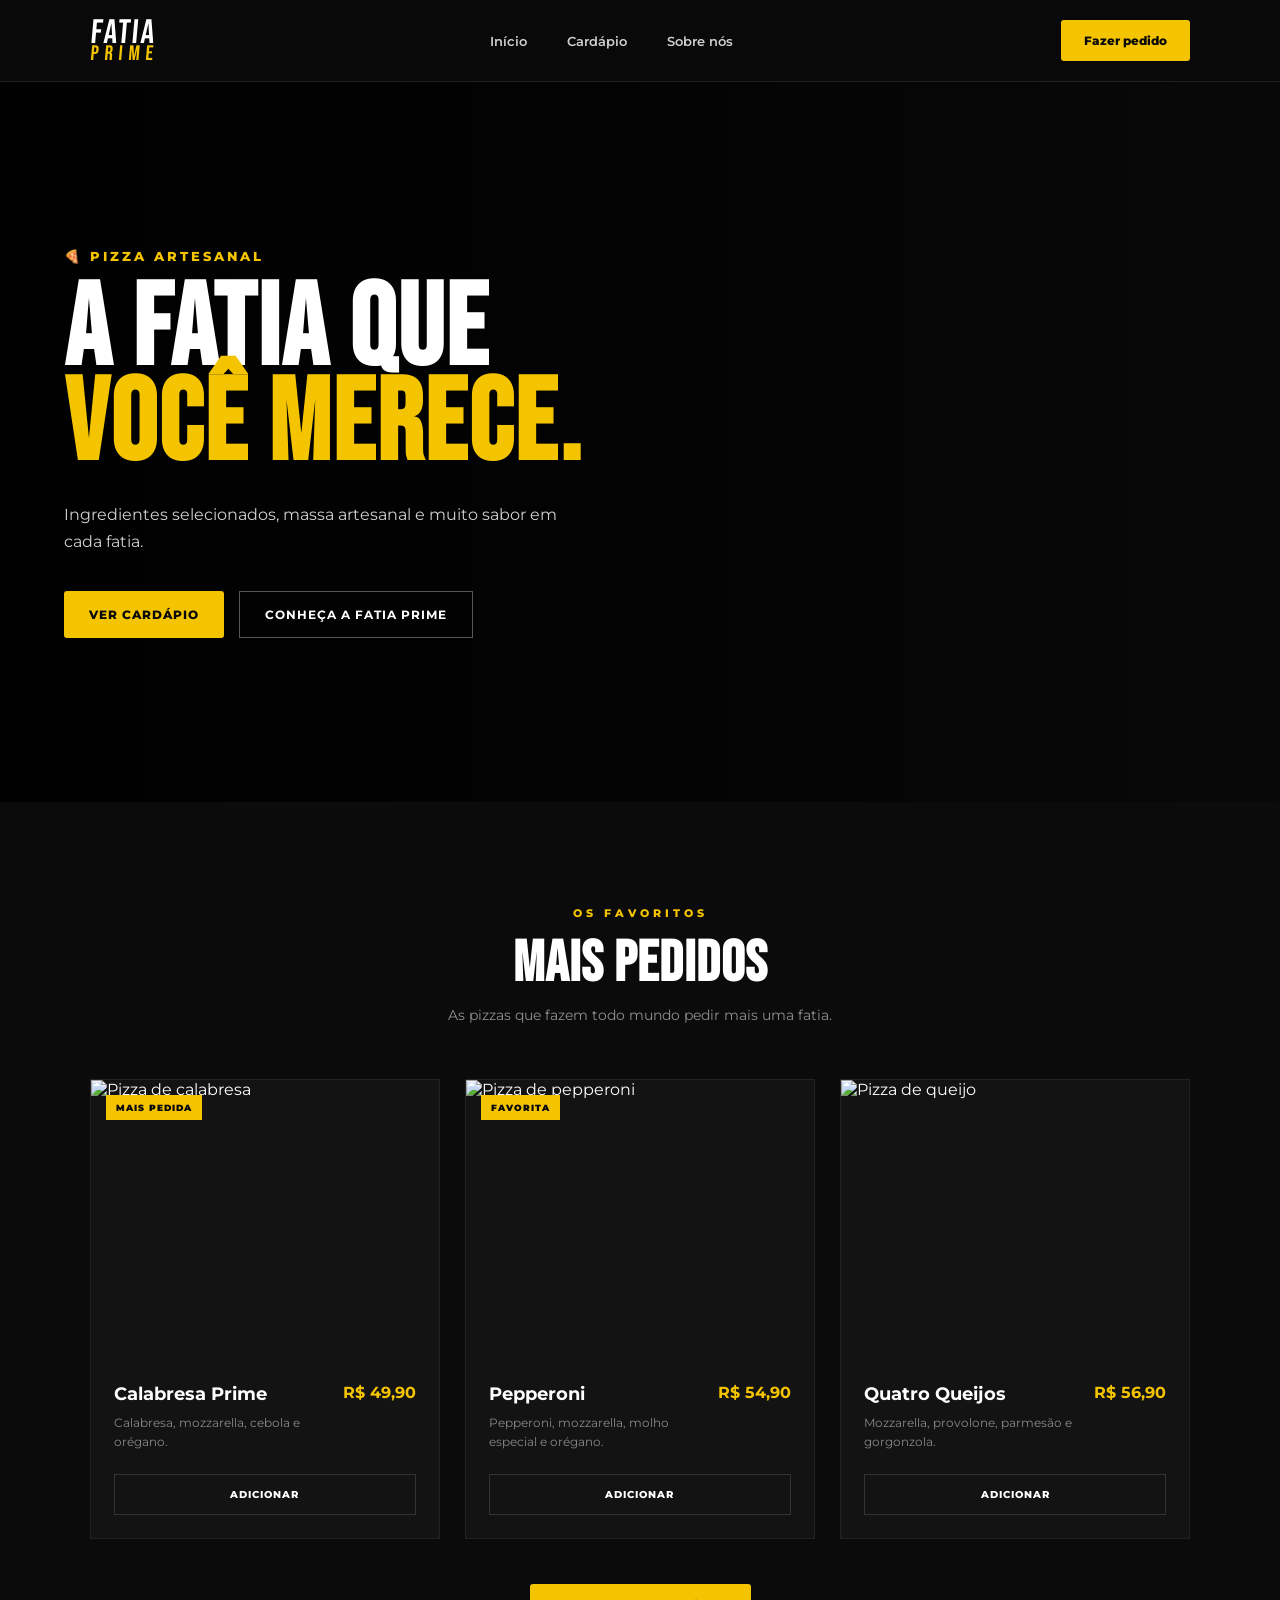
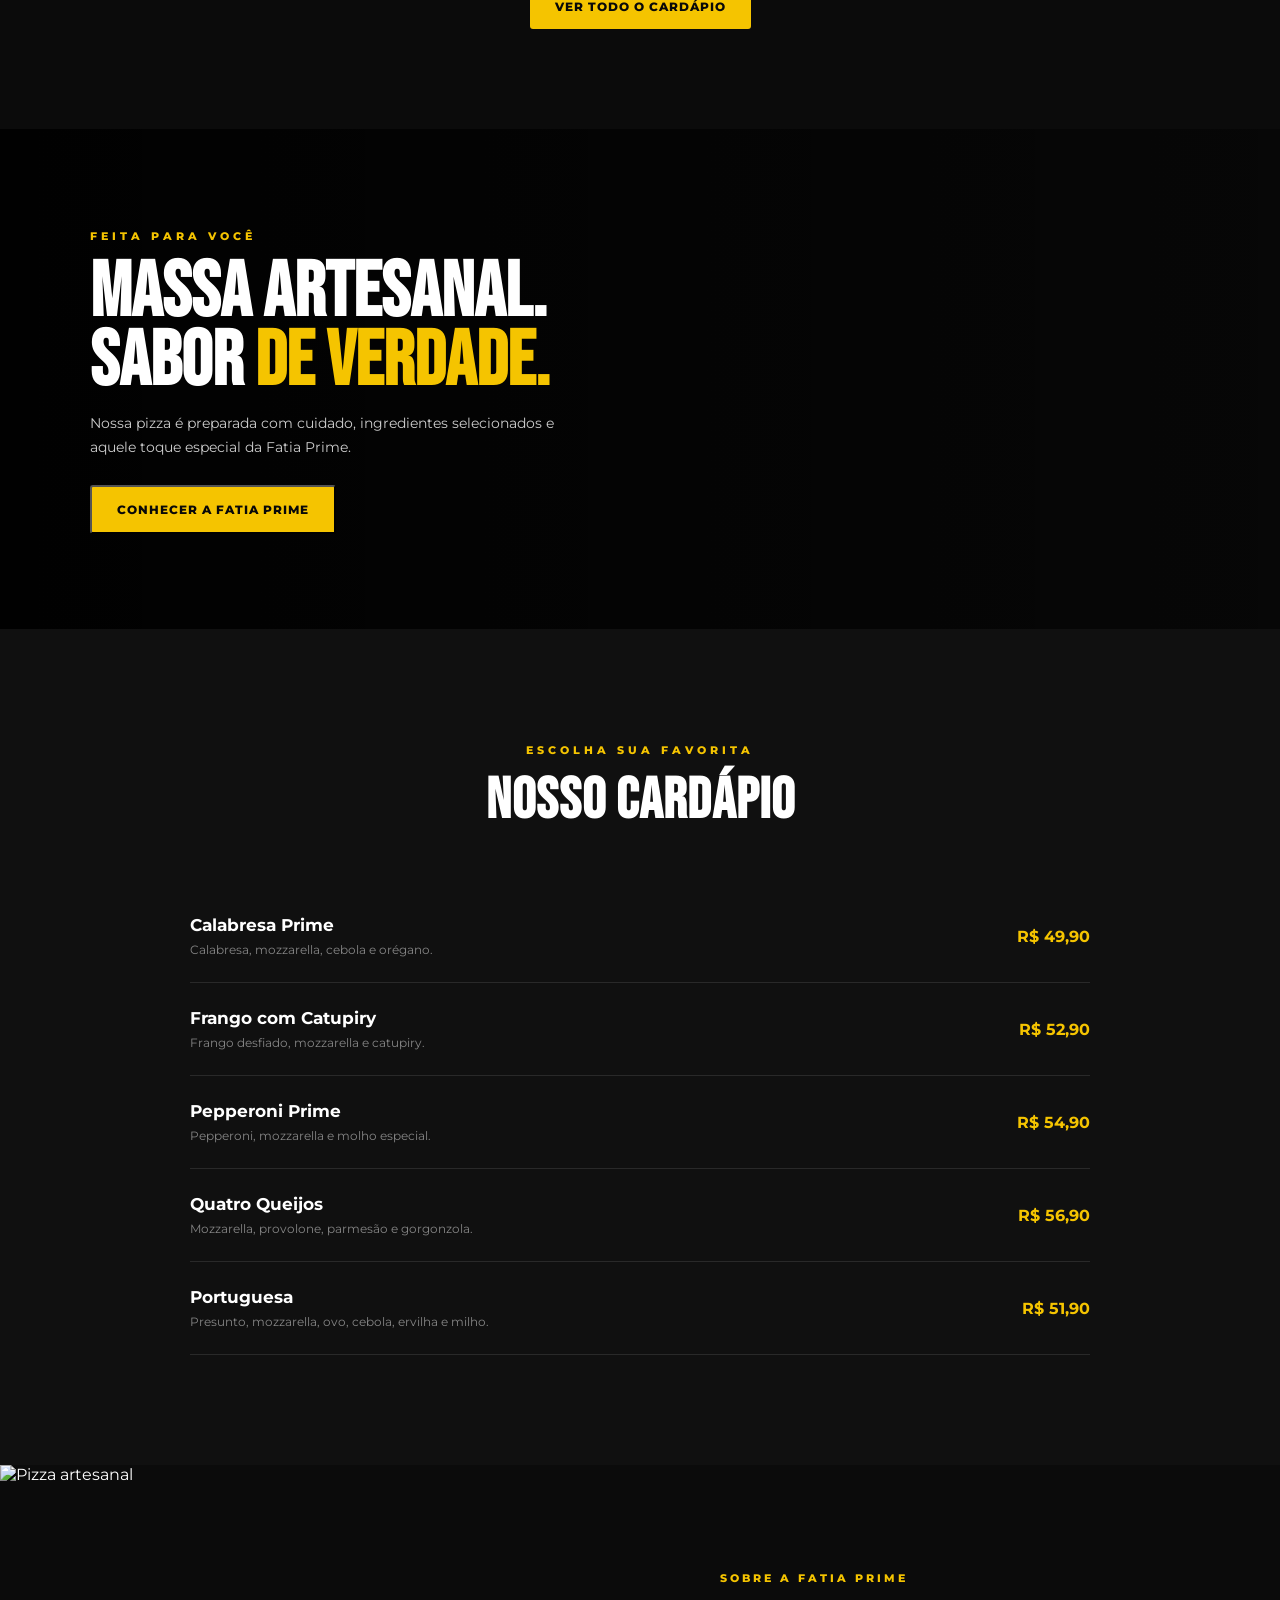
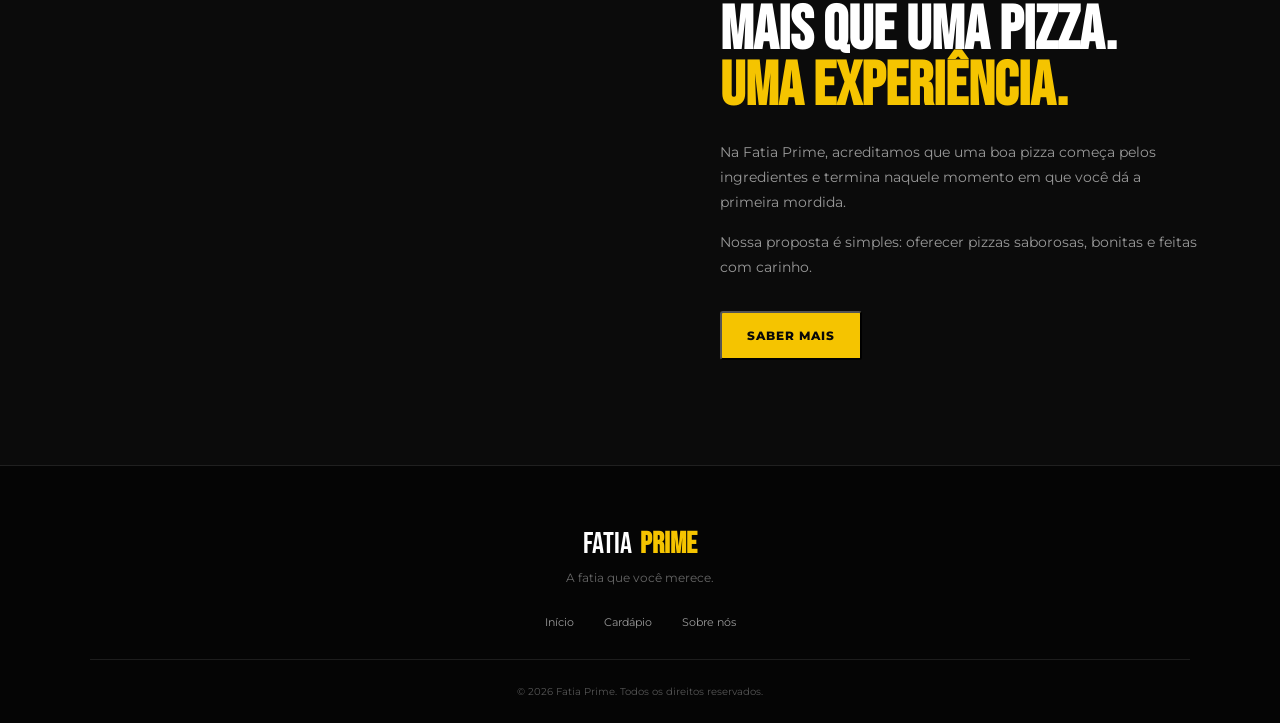
==== index.html @ 57b2194b "chore: inicializa o proejto" ====
<!DOCTYPE html>
<html lang="pt-BR">
<head>
    <meta charset="UTF-8">
    <meta name="viewport" content="width=device-width, initial-scale=1.0">

    <title>Fatia Prime | A melhor pizza da cidade</title>

    <link rel="preconnect" href="https://fonts.googleapis.com">
    <link rel="preconnect" href="https://fonts.gstatic.com" crossorigin>
    <link href="https://fonts.googleapis.com/css2?family=Bebas+Neue&family=Montserrat:wght@400;500;600;700;800&display=swap" rel="stylesheet">

    <link rel="stylesheet" href="style.css">
</head>

<body>

    <!-- HEADER -->
    <header class="header">

        <div class="logo">
            <span class="logo-fatia">FATIA</span>
            <span class="logo-prime">PRIME</span>
        </div>

        <nav>
            <a href="#inicio">Início</a>
            <a href="#cardapio">Cardápio</a>
            <a href="#sobre">Sobre nós</a>
        </nav>

        <button class="btn-pedido">
            Fazer pedido
        </button>

    </header>


    <!-- HERO -->
    <main>

        <section class="hero" id="inicio">

            <div class="hero-overlay"></div>

            <div class="hero-content">

                <span class="hero-tag">
                    🍕 PIZZA ARTESANAL
                </span>

                <h1>
                    A FATIA QUE<br>
                    <span>VOCÊ MERECE.</span>
                </h1>

                <p>
                    Ingredientes selecionados, massa artesanal
                    e muito sabor em cada fatia.
                </p>

                <div class="hero-buttons">

                    <a href="#cardapio" class="btn-primary">
                        VER CARDÁPIO
                    </a>

                    <a href="#sobre" class="btn-secondary">
                        CONHEÇA A FATIA PRIME
                    </a>

                </div>

            </div>

        </section>


        <!-- DESTAQUES -->
        <section class="destaques">

            <div class="section-title">

                <span>OS FAVORITOS</span>

                <h2>
                    MAIS PEDIDOS
                </h2>

                <p>
                    As pizzas que fazem todo mundo pedir mais uma fatia.
                </p>

            </div>


            <div class="pizza-grid">

                <!-- PIZZA 1 -->
                <article class="pizza-card">

                    <div class="pizza-image">
                        <img
                            src="https://images.unsplash.com/photo-1574071318508-1cdbab80d002?auto=format&fit=crop&w=900&q=85"
                            alt="Pizza de calabresa">
                        
                        <span class="badge">
                            MAIS PEDIDA
                        </span>
                    </div>

                    <div class="pizza-info">

                        <div>
                            <h3>Calabresa Prime</h3>

                            <p>
                                Calabresa, mozzarella, cebola
                                e orégano.
                            </p>
                        </div>

                        <strong>
                            R$ 49,90
                        </strong>

                    </div>

                    <button class="btn-card">
                        ADICIONAR
                    </button>

                </article>


                <!-- PIZZA 2 -->
                <article class="pizza-card">

                    <div class="pizza-image">

                        <img
                            src="https://images.unsplash.com/photo-1565299624946-b28f40a0ae38?auto=format&fit=crop&w=900&q=85"
                            alt="Pizza de pepperoni">

                        <span class="badge">
                            FAVORITA
                        </span>

                    </div>

                    <div class="pizza-info">

                        <div>
                            <h3>Pepperoni</h3>

                            <p>
                                Pepperoni, mozzarella,
                                molho especial e orégano.
                            </p>
                        </div>

                        <strong>
                            R$ 54,90
                        </strong>

                    </div>

                    <button class="btn-card">
                        ADICIONAR
                    </button>

                </article>


                <!-- PIZZA 3 -->
                <article class="pizza-card">

                    <div class="pizza-image">

                        <img
                            src="https://images.unsplash.com/photo-1579751626657-72bc17010498?auto=format&fit=crop&w=900&q=85"
                            alt="Pizza de queijo">

                    </div>

                    <div class="pizza-info">

                        <div>
                            <h3>Quatro Queijos</h3>

                            <p>
                                Mozzarella, provolone,
                                parmesão e gorgonzola.
                            </p>
                        </div>

                        <strong>
                            R$ 56,90
                        </strong>

                    </div>

                    <button class="btn-card">
                        ADICIONAR
                    </button>

                </article>


            </div>

            <div class="center-button">

                <a href="#cardapio" class="btn-primary">
                    VER TODO O CARDÁPIO
                </a>

            </div>

        </section>


        <!-- BANNER -->
        <section class="banner">

            <div class="banner-content">

                <span>
                    FEITA PARA VOCÊ
                </span>

                <h2>
                    MASSA ARTESANAL.<br>
                    SABOR <strong>DE VERDADE.</strong>
                </h2>

                <p>
                    Nossa pizza é preparada com cuidado,
                    ingredientes selecionados e aquele toque
                    especial da Fatia Prime.
                </p>

                <button class="btn-primary">
                    CONHECER A FATIA PRIME
                </button>

            </div>

        </section>


        <!-- CARDÁPIO -->
        <section class="cardapio" id="cardapio">

            <div class="section-title">

                <span>ESCOLHA SUA FAVORITA</span>

                <h2>
                    NOSSO CARDÁPIO
                </h2>

            </div>


            <div class="menu-list">

                <div class="menu-item">

                    <div class="menu-text">

                        <h3>Calabresa Prime</h3>

                        <p>
                            Calabresa, mozzarella, cebola e orégano.
                        </p>

                    </div>

                    <strong>
                        R$ 49,90
                    </strong>

                </div>


                <div class="menu-item">

                    <div class="menu-text">

                        <h3>Frango com Catupiry</h3>

                        <p>
                            Frango desfiado, mozzarella e catupiry.
                        </p>

                    </div>

                    <strong>
                        R$ 52,90
                    </strong>

                </div>


                <div class="menu-item">

                    <div class="menu-text">

                        <h3>Pepperoni Prime</h3>

                        <p>
                            Pepperoni, mozzarella e molho especial.
                        </p>

                    </div>

                    <strong>
                        R$ 54,90
                    </strong>

                </div>


                <div class="menu-item">

                    <div class="menu-text">

                        <h3>Quatro Queijos</h3>

                        <p>
                            Mozzarella, provolone, parmesão e gorgonzola.
                        </p>

                    </div>

                    <strong>
                        R$ 56,90
                    </strong>

                </div>


                <div class="menu-item">

                    <div class="menu-text">

                        <h3>Portuguesa</h3>

                        <p>
                            Presunto, mozzarella, ovo, cebola,
                            ervilha e milho.
                        </p>

                    </div>

                    <strong>
                        R$ 51,90
                    </strong>

                </div>

            </div>

        </section>


        <!-- SOBRE -->
        <section class="sobre" id="sobre">

            <div class="sobre-image">

                <img
                    src="https://images.unsplash.com/photo-1579751626657-72bc17010498?auto=format&fit=crop&w=1200&q=85"
                    alt="Pizza artesanal">

            </div>

            <div class="sobre-content">

                <span>
                    SOBRE A FATIA PRIME
                </span>

                <h2>
                    MAIS QUE UMA PIZZA.<br>
                    <strong>UMA EXPERIÊNCIA.</strong>
                </h2>

                <p>
                    Na Fatia Prime, acreditamos que uma boa pizza
                    começa pelos ingredientes e termina naquele
                    momento em que você dá a primeira mordida.
                </p>

                <p>
                    Nossa proposta é simples: oferecer pizzas
                    saborosas, bonitas e feitas com carinho.
                </p>

                <button class="btn-primary">
                    SABER MAIS
                </button>

            </div>

        </section>


    </main>


    <!-- FOOTER -->
    <footer>

        <div class="footer-logo">
            <span>FATIA</span>
            <strong>PRIME</strong>
        </div>

        <p>
            A fatia que você merece.
        </p>

        <div class="footer-links">

            <a href="#inicio">Início</a>
            <a href="#cardapio">Cardápio</a>
            <a href="#sobre">Sobre nós</a>

        </div>

        <div class="copyright">

            © 2026 Fatia Prime. Todos os direitos reservados.

        </div>

    </footer>


    <script src="script.js"></script>

</body>
</html>
---- style.css ----
/* =========================
   RESET
========================= */

* {
    margin: 0;
    padding: 0;
    box-sizing: border-box;
}

html {
    scroll-behavior: smooth;
}

body {
    background: #0b0b0b;
    color: #ffffff;
    font-family: "Montserrat", sans-serif;
}

a {
    text-decoration: none;
    color: inherit;
}

button {
    font-family: inherit;
    cursor: pointer;
}


/* =========================
   HEADER
========================= */

.header {
    width: 100%;
    height: 82px;

    display: flex;
    align-items: center;
    justify-content: space-between;

    padding: 0 7%;

    background: #090909;

    border-bottom: 1px solid #202020;

    position: fixed;
    top: 0;
    left: 0;

    z-index: 1000;
}


/* LOGO */

.logo {
    display: flex;
    flex-direction: column;

    line-height: 0.8;

    transform: skew(-5deg);
}

.logo-fatia {
    font-family: "Bebas Neue", sans-serif;

    font-size: 34px;
    letter-spacing: 2px;

    color: white;
}

.logo-prime {
    font-family: "Bebas Neue", sans-serif;

    font-size: 21px;
    letter-spacing: 6px;

    color: #f5c400;

    margin-left: 2px;
}


/* NAV */

.header nav {
    display: flex;
    gap: 40px;
}

.header nav a {
    color: #cfcfcf;

    font-size: 13px;
    font-weight: 600;

    transition: 0.3s;
}

.header nav a:hover {
    color: #f5c400;
}


/* BUTTON */

.btn-pedido {
    border: none;

    background: #f5c400;
    color: #090909;

    padding: 13px 23px;

    font-weight: 800;
    font-size: 12px;

    border-radius: 3px;

    transition: 0.3s;
}

.btn-pedido:hover {
    background: #ffffff;
    transform: translateY(-2px);
}


/* =========================
   HERO
========================= */

.hero {
    min-height: 720px;

    margin-top: 82px;

    position: relative;

    display: flex;
    align-items: center;

    background-image:
        url("https://images.unsplash.com/photo-1574071318508-1cdbab80d002?auto=format&fit=crop&w=2000&q=90");

    background-size: cover;
    background-position: center;
}

.hero-overlay {
    position: absolute;

    inset: 0;

    background:
        linear-gradient(
            90deg,
            rgba(0, 0, 0, 0.95) 0%,
            rgba(0, 0, 0, 0.75) 42%,
            rgba(0, 0, 0, 0.25) 100%
        );
}

.hero-content {
    position: relative;

    z-index: 2;

    width: 90%;
    max-width: 1200px;

    margin: auto;
}

.hero-tag {
    display: inline-block;

    color: #f5c400;

    font-size: 13px;
    font-weight: 800;

    letter-spacing: 3px;

    margin-bottom: 20px;
}

.hero h1 {
    font-family: "Bebas Neue", sans-serif;

    font-size: clamp(70px, 9vw, 125px);

    line-height: 0.82;

    letter-spacing: 2px;
}

.hero h1 span {
    color: #f5c400;
}

.hero p {
    max-width: 500px;

    margin-top: 28px;

    color: #d0d0d0;

    font-size: 16px;

    line-height: 1.7;
}

.hero-buttons {
    display: flex;
    gap: 15px;

    margin-top: 35px;
}


/* =========================
   BUTTONS
========================= */

.btn-primary {
    display: inline-flex;

    align-items: center;
    justify-content: center;

    padding: 15px 25px;

    background: #f5c400;
    color: #090909;

    font-size: 12px;
    font-weight: 800;

    letter-spacing: 1px;

    border-radius: 3px;

    transition: 0.3s;
}

.btn-primary:hover {
    background: #ffffff;

    transform: translateY(-3px);
}

.btn-secondary {
    display: inline-flex;

    align-items: center;
    justify-content: center;

    padding: 15px 25px;

    border: 1px solid #ffffff55;

    color: #ffffff;

    font-size: 12px;
    font-weight: 700;

    letter-spacing: 1px;

    transition: 0.3s;
}

.btn-secondary:hover {
    border-color: #f5c400;

    color: #f5c400;
}


/* =========================
   SECTION TITLE
========================= */

.section-title {
    text-align: center;

    margin-bottom: 55px;
}

.section-title span {
    color: #f5c400;

    font-size: 11px;
    font-weight: 800;

    letter-spacing: 4px;
}

.section-title h2 {
    font-family: "Bebas Neue", sans-serif;

    font-size: 58px;

    letter-spacing: 1px;

    margin-top: 8px;
}

.section-title p {
    color: #8f8f8f;

    font-size: 14px;

    margin-top: 8px;
}


/* =========================
   DESTAQUES
========================= */

.destaques {
    padding: 100px 7%;

    background: #0b0b0b;
}

.pizza-grid {
    display: grid;

    grid-template-columns:
        repeat(3, 1fr);

    gap: 25px;

    max-width: 1250px;

    margin: auto;
}


/* PIZZA CARD */

.pizza-card {
    background: #131313;

    border: 1px solid #222;

    overflow: hidden;

    transition: 0.4s;
}

.pizza-card:hover {
    transform: translateY(-8px);

    border-color: #f5c400;
}


/* IMAGE */

.pizza-image {
    height: 280px;

    position: relative;

    overflow: hidden;
}

.pizza-image img {
    width: 100%;
    height: 100%;

    object-fit: cover;

    transition: 0.5s;
}

.pizza-card:hover .pizza-image img {
    transform: scale(1.08);
}


/* BADGE */

.badge {
    position: absolute;

    top: 15px;
    left: 15px;

    background: #f5c400;
    color: #090909;

    padding: 7px 10px;

    font-size: 9px;

    font-weight: 900;

    letter-spacing: 1px;
}


/* PIZZA INFO */

.pizza-info {
    padding: 23px;

    display: flex;

    justify-content: space-between;

    gap: 15px;
}

.pizza-info h3 {
    font-size: 18px;

    margin-bottom: 8px;
}

.pizza-info p {
    color: #888;

    font-size: 12px;

    line-height: 1.6;

    max-width: 220px;
}

.pizza-info strong {
    color: #f5c400;

    font-size: 16px;

    white-space: nowrap;
}


/* CARD BUTTON */

.btn-card {
    width: calc(100% - 46px);

    margin: 0 23px 23px;

    padding: 13px;

    border: 1px solid #333;

    background: transparent;

    color: white;

    font-size: 10px;

    font-weight: 800;

    letter-spacing: 1px;

    transition: 0.3s;
}

.btn-card:hover {
    background: #f5c400;

    color: #090909;

    border-color: #f5c400;
}


/* CENTER BUTTON */

.center-button {
    text-align: center;

    margin-top: 45px;
}


/* =========================
   BANNER
========================= */

.banner {
    min-height: 500px;

    display: flex;

    align-items: center;

    position: relative;

    background-image:
        linear-gradient(
            90deg,
            rgba(0,0,0,0.92),
            rgba(0,0,0,0.4)
        ),
        url("https://images.unsplash.com/photo-1565299624946-b28f40a0ae38?auto=format&fit=crop&w=2000&q=90");

    background-size: cover;
    background-position: center;
}

.banner-content {
    width: 86%;

    max-width: 1200px;

    margin: auto;
}

.banner-content > span {
    color: #f5c400;

    font-size: 11px;

    font-weight: 800;

    letter-spacing: 4px;
}

.banner h2 {
    font-family: "Bebas Neue", sans-serif;

    font-size: clamp(50px, 6vw, 80px);

    line-height: 0.9;

    margin: 15px 0;
}

.banner h2 strong {
    color: #f5c400;
}

.banner p {
    color: #ccc;

    max-width: 500px;

    font-size: 14px;

    line-height: 1.7;

    margin-bottom: 25px;
}


/* =========================
   CARDÁPIO
========================= */

.cardapio {
    padding: 110px 7%;

    background: #101010;
}

.menu-list {
    max-width: 900px;

    margin: auto;
}

.menu-item {
    display: flex;

    align-items: center;

    justify-content: space-between;

    gap: 20px;

    padding: 25px 0;

    border-bottom: 1px solid #292929;
}

.menu-text h3 {
    font-size: 17px;

    margin-bottom: 7px;
}

.menu-text p {
    color: #858585;

    font-size: 12px;
}

.menu-item strong {
    color: #f5c400;

    white-space: nowrap;
}


/* =========================
   SOBRE
========================= */

.sobre {
    display: grid;

    grid-template-columns: 1fr 1fr;

    min-height: 600px;

    background: #0b0b0b;
}

.sobre-image {
    overflow: hidden;
}

.sobre-image img {
    width: 100%;
    height: 100%;

    object-fit: cover;
}

.sobre-content {
    display: flex;

    flex-direction: column;

    justify-content: center;

    padding: 80px;
}

.sobre-content > span {
    color: #f5c400;

    font-size: 11px;

    font-weight: 800;

    letter-spacing: 3px;
}

.sobre-content h2 {
    font-family: "Bebas Neue", sans-serif;

    font-size: 62px;

    line-height: 0.9;

    margin: 18px 0 25px;
}

.sobre-content h2 strong {
    color: #f5c400;
}

.sobre-content p {
    color: #999;

    max-width: 500px;

    font-size: 14px;

    line-height: 1.8;

    margin-bottom: 15px;
}

.sobre-content .btn-primary {
    align-self: flex-start;

    margin-top: 15px;
}


/* =========================
   FOOTER
========================= */

footer {
    background: #050505;

    padding: 60px 7% 25px;

    text-align: center;

    border-top: 1px solid #202020;
}

.footer-logo {
    display: flex;

    justify-content: center;

    align-items: center;

    gap: 8px;

    font-family: "Bebas Neue", sans-serif;

    font-size: 30px;
}

.footer-logo strong {
    color: #f5c400;
}

footer p {
    color: #666;

    font-size: 12px;

    margin-top: 8px;
}

.footer-links {
    display: flex;

    justify-content: center;

    gap: 30px;

    margin: 30px 0;
}

.footer-links a {
    color: #999;

    font-size: 11px;

    transition: 0.3s;
}

.footer-links a:hover {
    color: #f5c400;
}

.copyright {
    padding-top: 25px;

    border-top: 1px solid #1d1d1d;

    color: #555;

    font-size: 10px;
}


/* =========================
   RESPONSIVO
========================= */

@media (max-width: 900px) {

    .header {
        padding: 0 5%;
    }

    .header nav {
        display: none;
    }

    .pizza-grid {
        grid-template-columns: 1fr 1fr;
    }

    .sobre {
        grid-template-columns: 1fr;
    }

    .sobre-image {
        height: 400px;
    }

    .sobre-content {
        padding: 60px 8%;
    }

}


@media (max-width: 600px) {

    .header {
        height: 70px;
    }

    .logo-fatia {
        font-size: 27px;
    }

    .logo-prime {
        font-size: 17px;
    }

    .btn-pedido {
        padding: 10px 13px;

        font-size: 10px;
    }

    .hero {
        margin-top: 70px;

        min-height: 650px;
    }

    .hero-content {
        width: 86%;
    }

    .hero h1 {
        font-size: 75px;
    }

    .hero-buttons {
        flex-direction: column;

        align-items: flex-start;
    }

    .destaques {
        padding: 80px 5%;
    }

    .section-title h2 {
        font-size: 48px;
    }

    .pizza-grid {
        grid-template-columns: 1fr;
    }

    .pizza-image {
        height: 300px;
    }

    .banner {
        min-height: 550px;
    }

    .banner-content {
        width: 86%;
    }

    .banner h2 {
        font-size: 58px;
    }

    .cardapio {
        padding: 80px 7%;
    }

    .menu-item {
        align-items: flex-start;
    }

    .sobre-content {
        padding: 60px 7%;
    }

    .sobre-content h2 {
        font-size: 52px;
    }

}
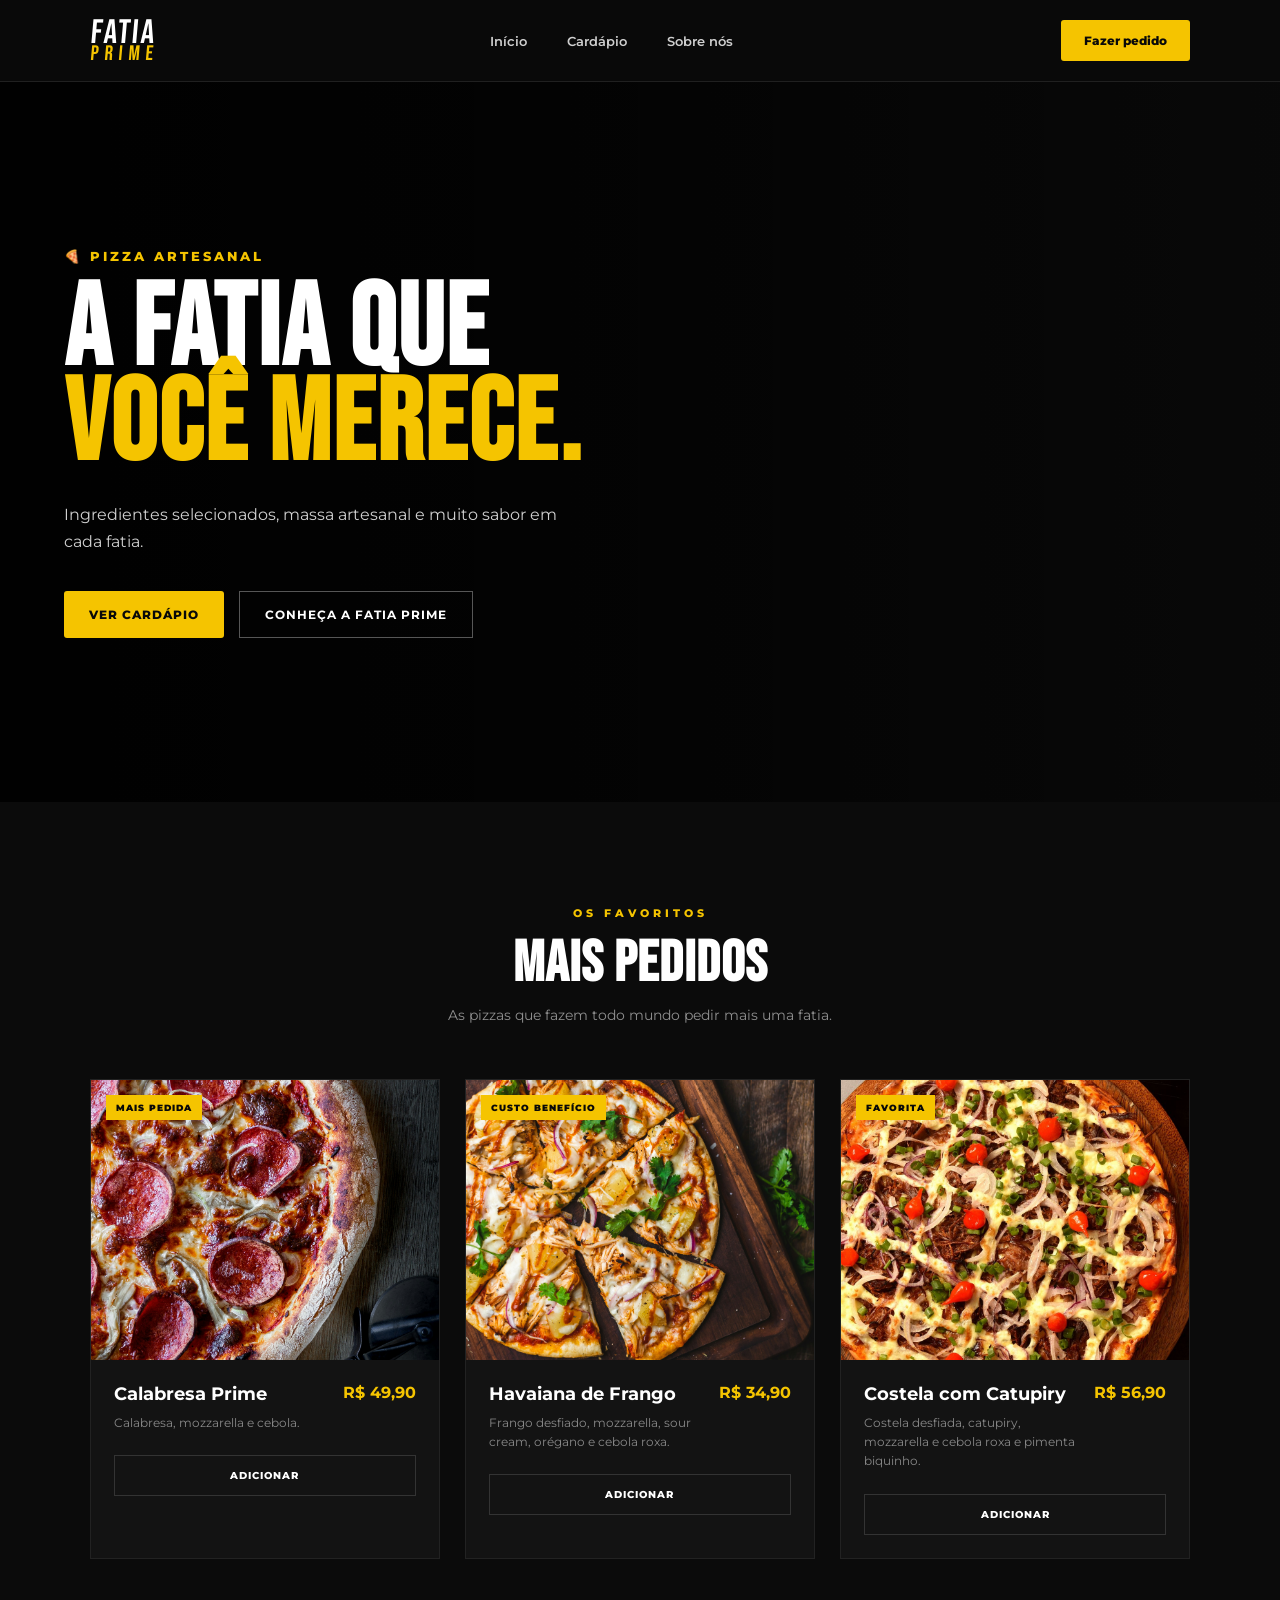
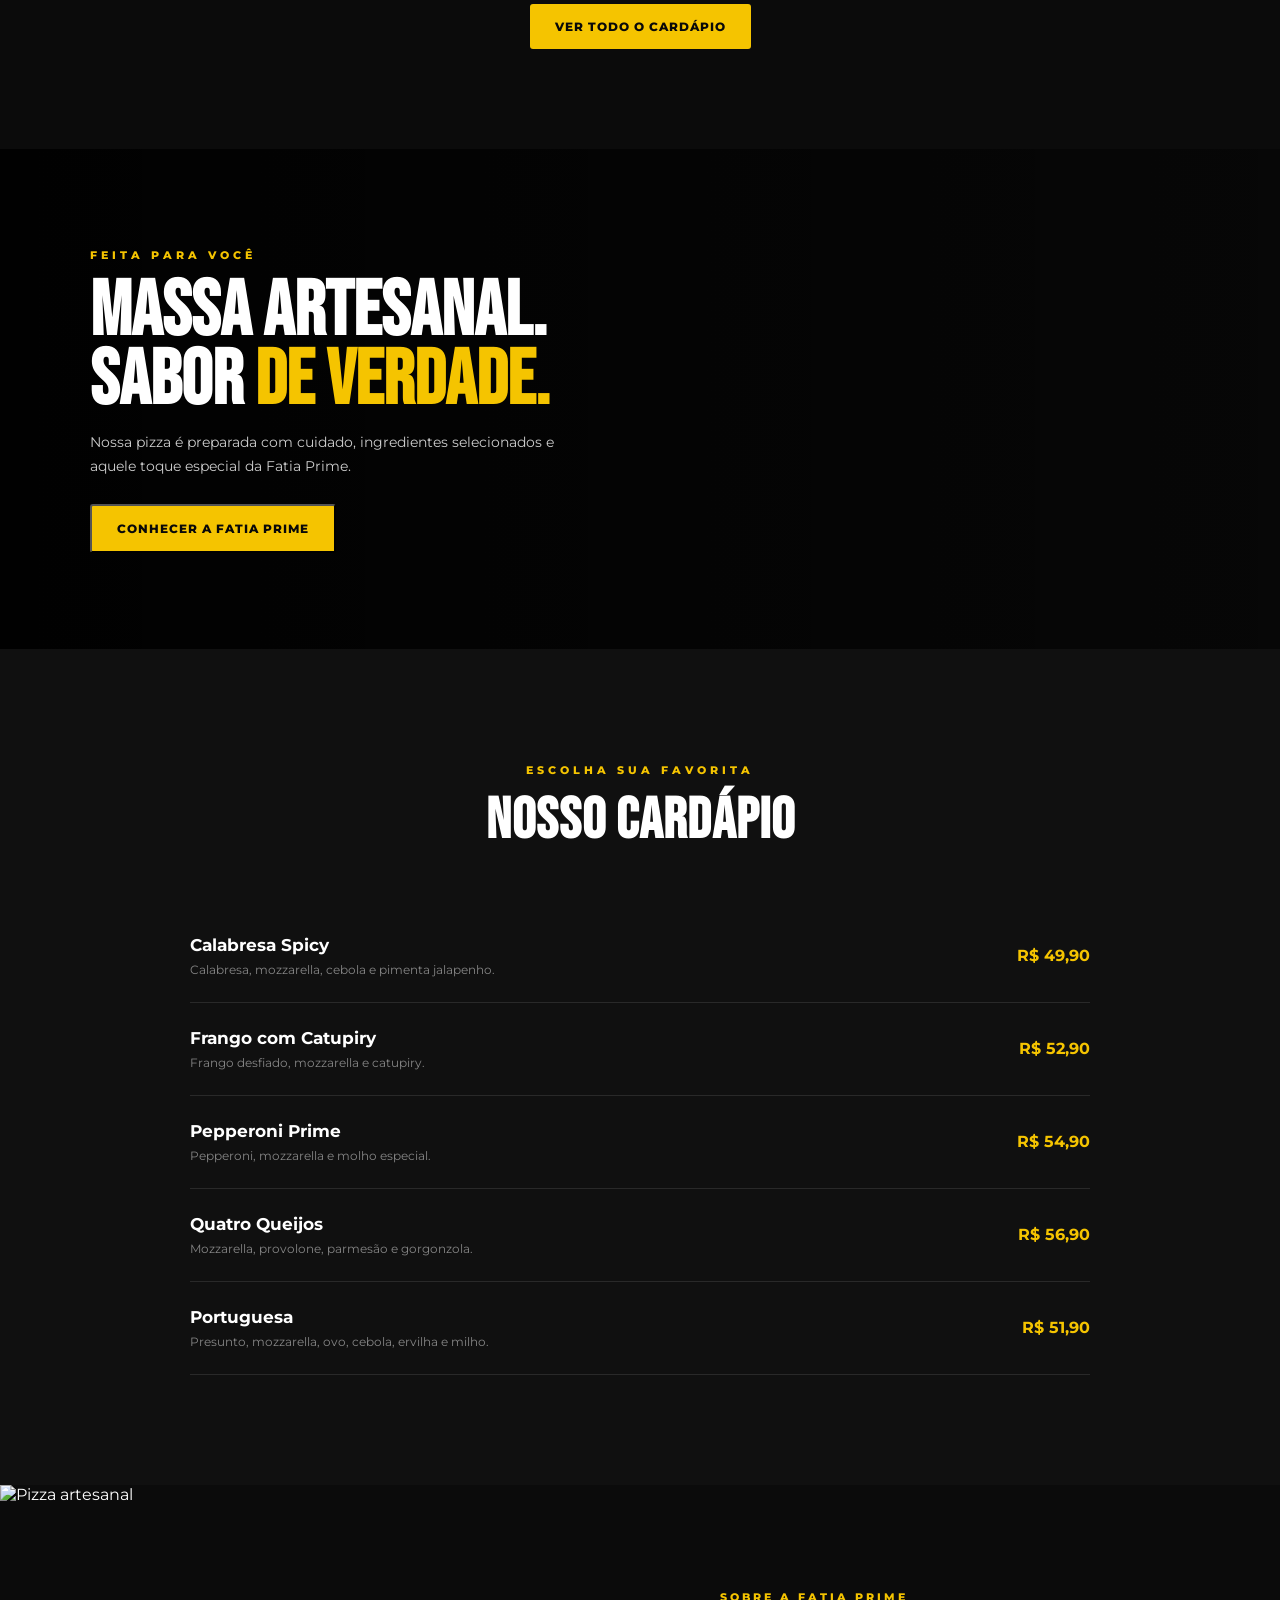
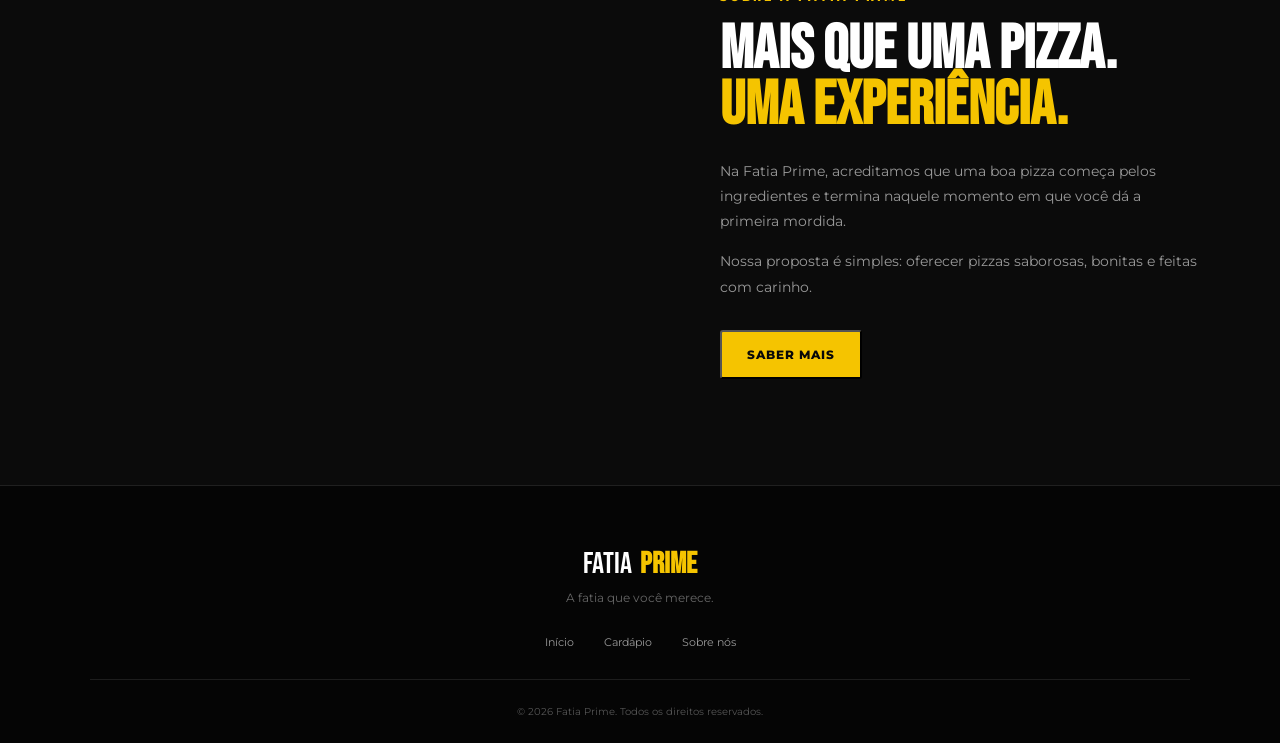
==== commit 5327929e: "fix: corrige descriçao de sabores e endereços de imagens" ====
--- a/index.html
+++ b/index.html
@@ -101,8 +101,8 @@
 
                     <div class="pizza-image">
                         <img
-                            src="https://images.unsplash.com/photo-1574071318508-1cdbab80d002?auto=format&fit=crop&w=900&q=85"
-                            alt="Pizza de calabresa">
+                            src="assets/calabresa prime.jpg"
+                            alt="Pizza Calabresa Prime">
                         
                         <span class="badge">
                             MAIS PEDIDA
@@ -115,8 +115,7 @@
                             <h3>Calabresa Prime</h3>
 
                             <p>
-                                Calabresa, mozzarella, cebola
-                                e orégano.
+                                Calabresa, mozzarella e cebola.
                             </p>
                         </div>
 
@@ -139,11 +138,11 @@
                     <div class="pizza-image">
 
                         <img
-                            src="https://images.unsplash.com/photo-1565299624946-b28f40a0ae38?auto=format&fit=crop&w=900&q=85"
-                            alt="Pizza de pepperoni">
+                            src="assets/havaiana.jpg"
+                            alt="Pizza Havaiana de Frango">
 
                         <span class="badge">
-                            FAVORITA
+                            CUSTO BENEFÍCIO
                         </span>
 
                     </div>
@@ -151,16 +150,16 @@
                     <div class="pizza-info">
 
                         <div>
-                            <h3>Pepperoni</h3>
+                            <h3>Havaiana de Frango</h3>
 
                             <p>
-                                Pepperoni, mozzarella,
-                                molho especial e orégano.
+                                Frango desfiado, mozzarella,
+                                sour cream, orégano e cebola roxa.
                             </p>
                         </div>
 
                         <strong>
-                            R$ 54,90
+                            R$ 34,90
                         </strong>
 
                     </div>
@@ -178,19 +177,23 @@
                     <div class="pizza-image">
 
                         <img
-                            src="https://images.unsplash.com/photo-1579751626657-72bc17010498?auto=format&fit=crop&w=900&q=85"
-                            alt="Pizza de queijo">
+                            src="assets/costela.jpg"
+                            alt="Pizza Costela com Catupiry">
+
+                         <span class="badge">
+                            FAVORITA
+                        </span>
 
                     </div>
 
                     <div class="pizza-info">
 
                         <div>
-                            <h3>Quatro Queijos</h3>
+                            <h3>Costela com Catupiry</h3>
 
                             <p>
-                                Mozzarella, provolone,
-                                parmesão e gorgonzola.
+                                Costela desfiada, catupiry,
+                                mozzarella e cebola roxa e pimenta biquinho.
                             </p>
                         </div>
 
@@ -269,10 +272,10 @@
 
                     <div class="menu-text">
 
-                        <h3>Calabresa Prime</h3>
+                        <h3>Calabresa Spicy</h3>
 
                         <p>
-                            Calabresa, mozzarella, cebola e orégano.
+                            Calabresa, mozzarella, cebola e pimenta jalapenho.
                         </p>
 
                     </div>
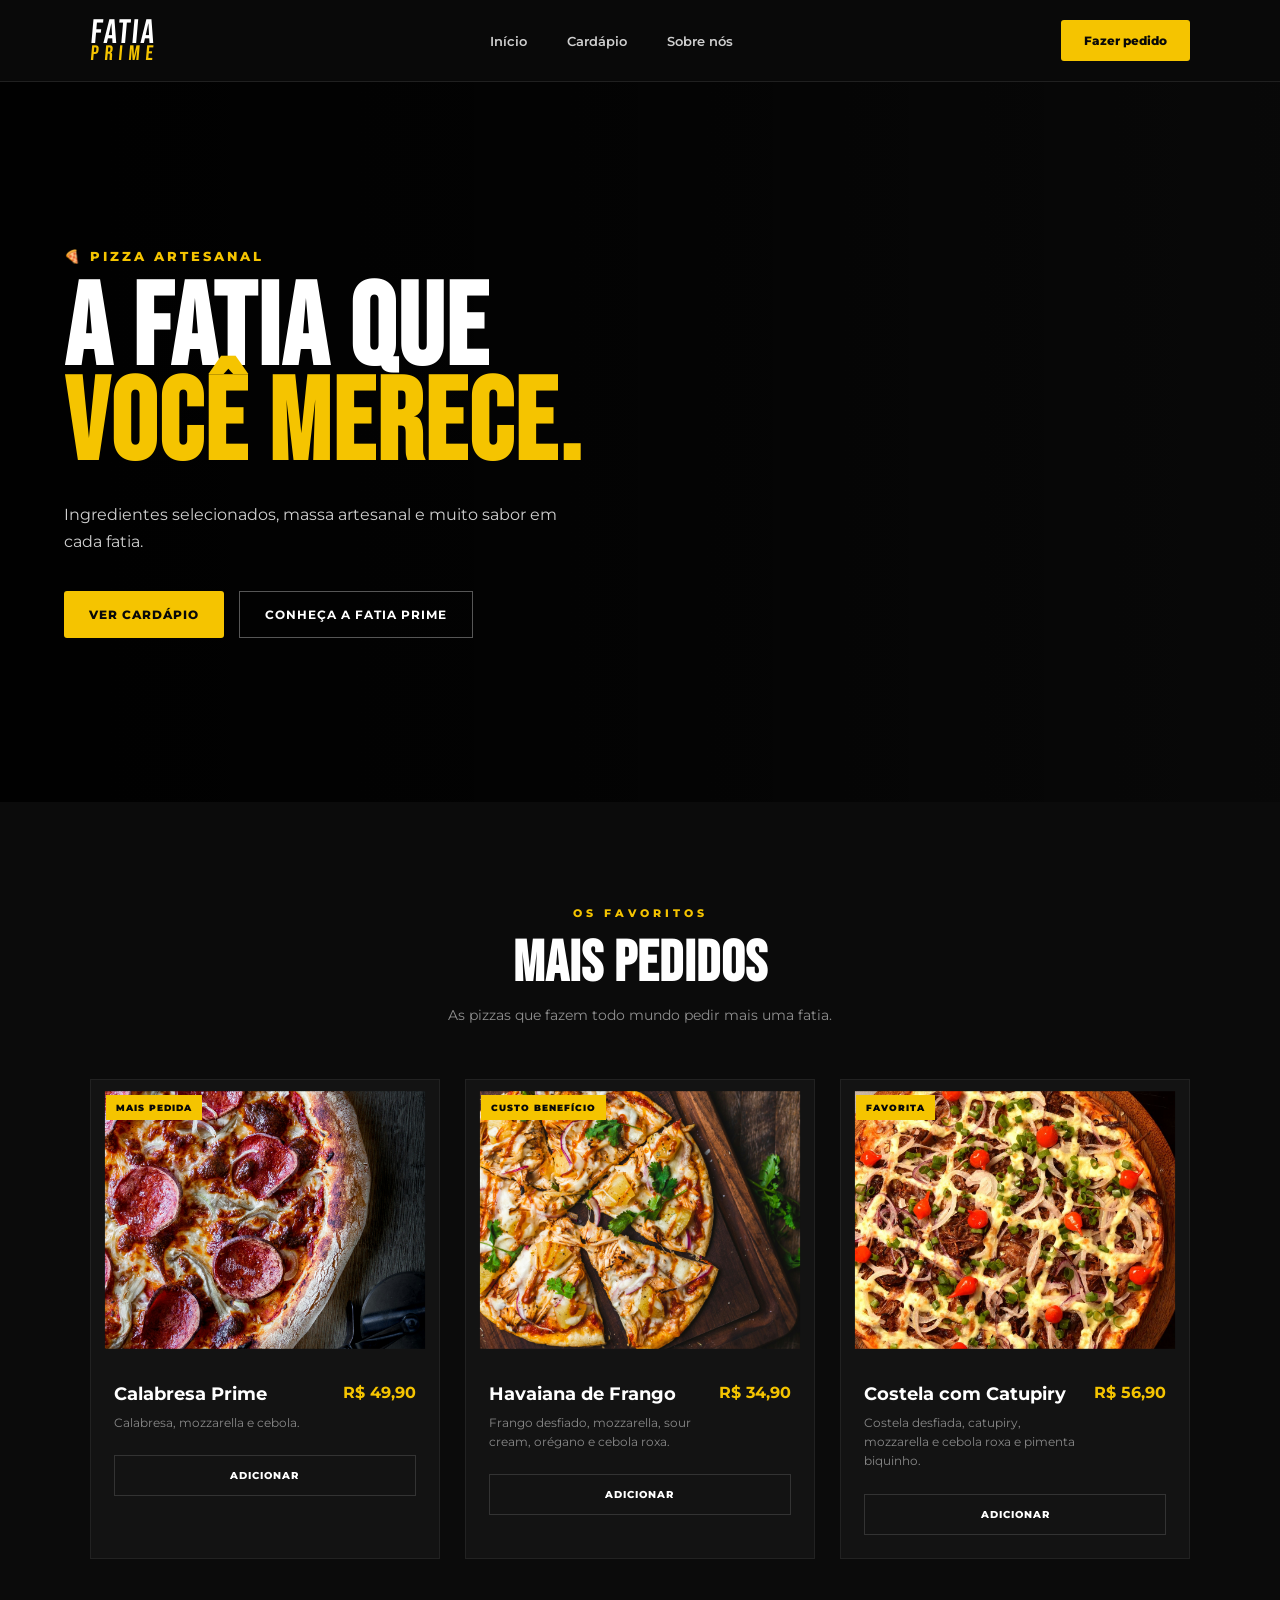
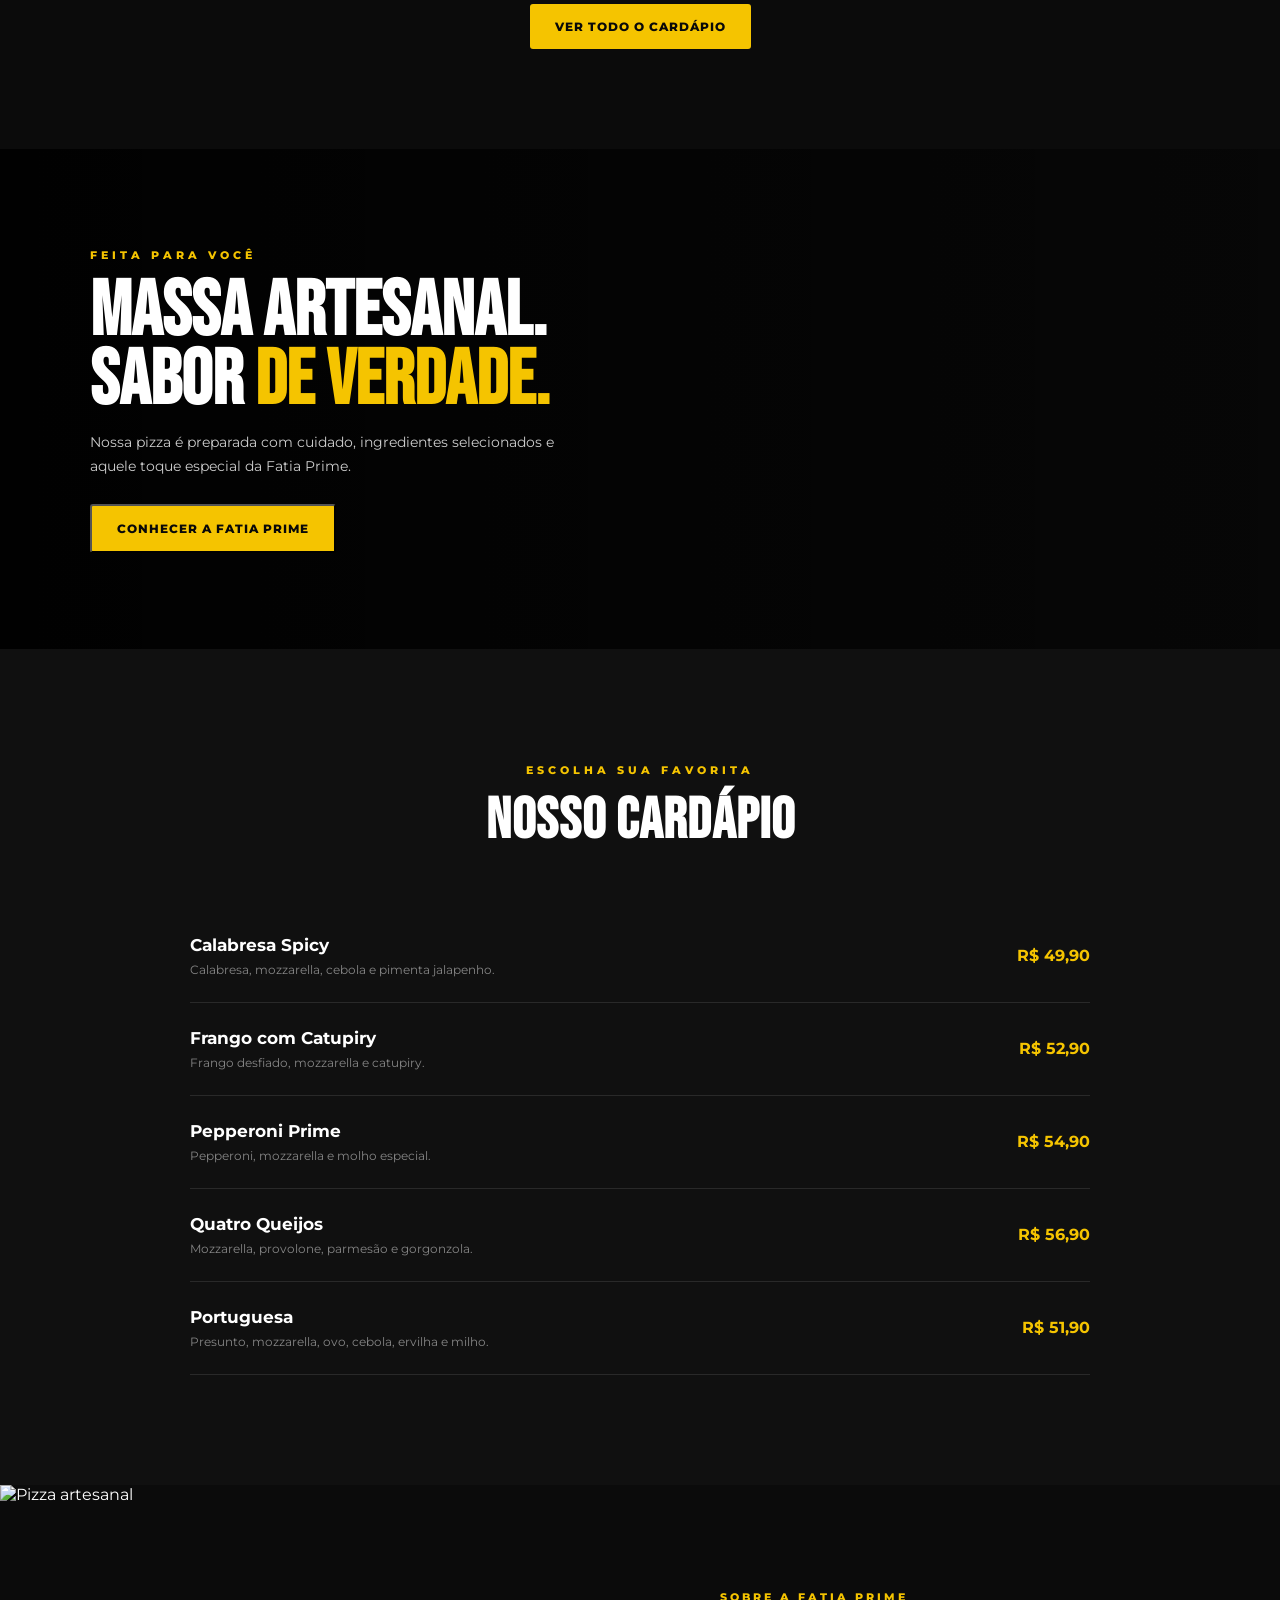
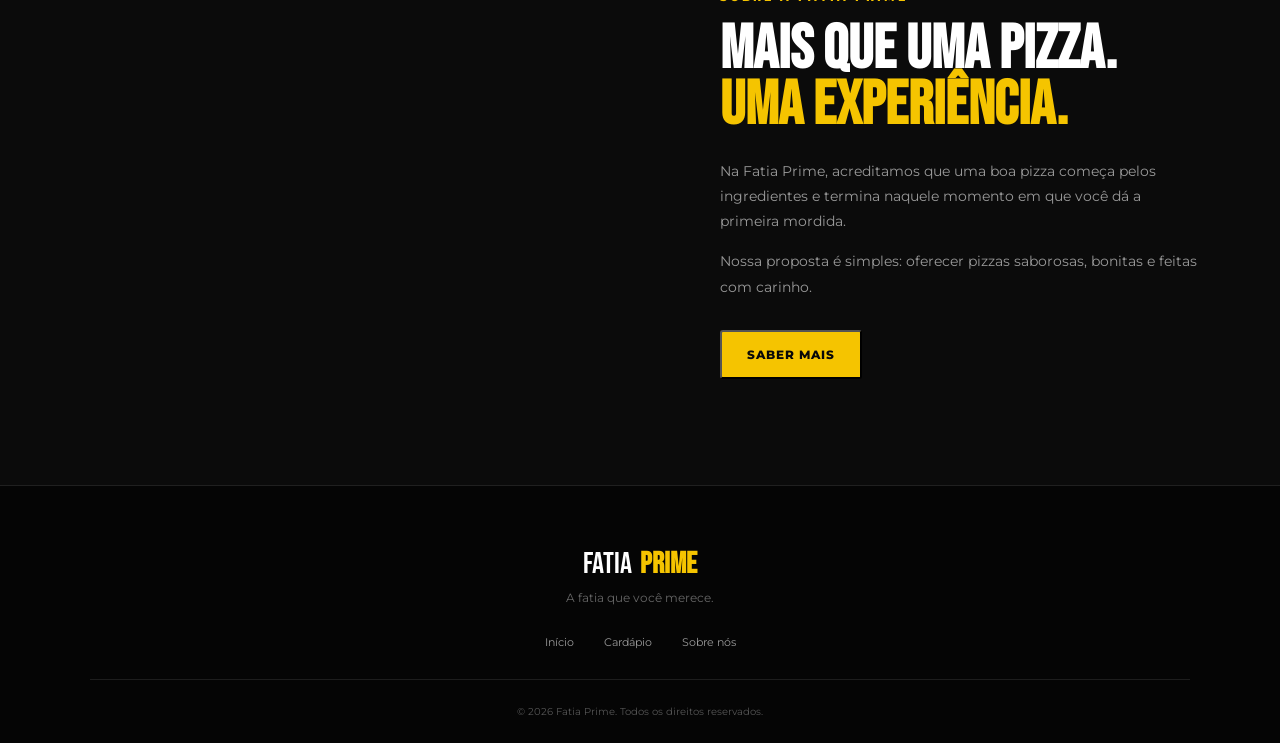
==== commit edaebc40: "style: atualiza o visual das pizzas em destaque" ====
--- a/index.html
+++ b/index.html
@@ -101,6 +101,7 @@
 
                     <div class="pizza-image">
                         <img
+                            class="pizza-zoom-menor"
                             src="assets/calabresa prime.jpg"
                             alt="Pizza Calabresa Prime">
                         
@@ -138,6 +139,7 @@
                     <div class="pizza-image">
 
                         <img
+                            class="pizza-zoom-menor"
                             src="assets/havaiana.jpg"
                             alt="Pizza Havaiana de Frango">
 
@@ -177,6 +179,7 @@
                     <div class="pizza-image">
 
                         <img
+                            class="pizza-zoom-menor"
                             src="assets/costela.jpg"
                             alt="Pizza Costela com Catupiry">
 
--- a/style.css
+++ b/style.css
@@ -383,6 +383,11 @@
     transition: 0.5s;
 }
 
+.pizza-image img.pizza-zoom-menor {
+    object-fit: cover;
+    transform: scale(0.92);
+}
+
 .pizza-card:hover .pizza-image img {
     transform: scale(1.08);
 }
